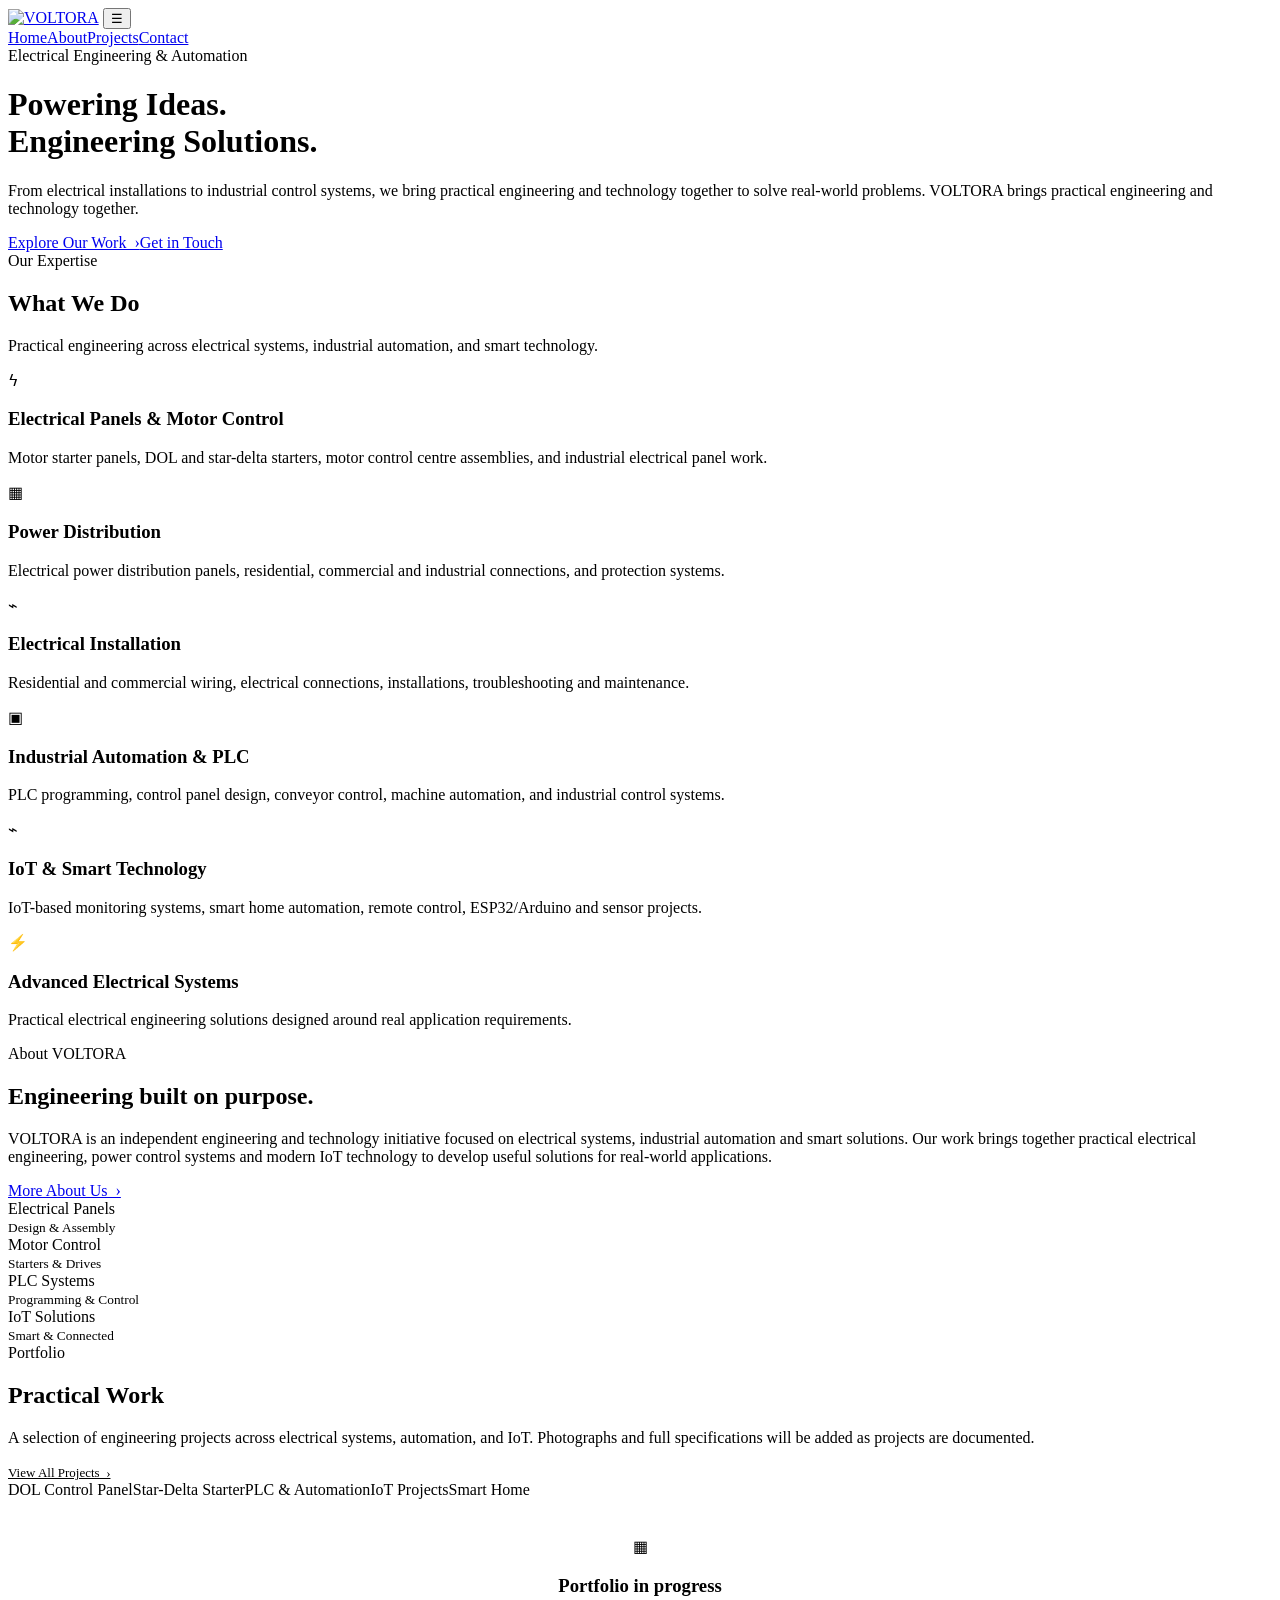
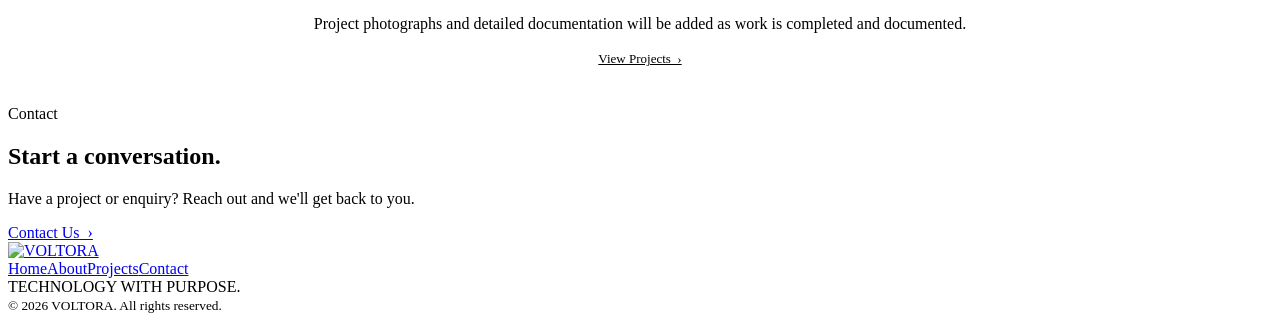
==== index.html @ 701bad72 "Add files via upload" ====
<!doctype html><html lang="en"><head><meta charset="utf-8"><meta name="viewport" content="width=device-width,initial-scale=1"><meta name="theme-color" content="#080e1e"><meta name="description" content="VOLTORA — Electrical engineering, industrial automation and smart solutions."><title>Home | VOLTORA</title><link rel="icon" href="assets/logo.svg"><link rel="stylesheet" href="assets/style.css"></head><body><header class="wrap">
<a class="brand" href="index.html"><img src="assets/logo.svg" alt="VOLTORA"></a>
<button class="menu" aria-label="Open navigation" aria-expanded="false">☰</button>
<nav class="nav"><a href="index.html">Home</a><a href="about.html">About</a><a href="projects.html">Projects</a><a href="contact.html">Contact</a></nav>
</header><main>
<div class="hero"><div class="wrap"><div class="hero-content"><div class="eyebrow">Electrical Engineering &amp; Automation</div><h1>Powering Ideas.<br><span>Engineering Solutions.</span></h1><p class="lead">From electrical installations to industrial control systems, we bring practical engineering and technology together to solve real-world problems. VOLTORA brings practical engineering and technology together.</p><div class="actions"><a class="btn" href="projects.html">Explore Our Work&nbsp; ›</a><a class="btn outline" href="contact.html">Get in Touch</a></div></div></div></div>
<section><div class="wrap"><div class="section-head"><div class="eyebrow">Our Expertise</div><h2>What We Do</h2><p>Practical engineering across electrical systems, industrial automation, and smart technology.</p></div><div class="cards">
<div class="card"><div class="card-icon">ϟ</div><h3>Electrical Panels &amp; Motor Control</h3><p>Motor starter panels, DOL and star-delta starters, motor control centre assemblies, and industrial electrical panel work.</p></div>
<div class="card"><div class="card-icon">▦</div><h3>Power Distribution</h3><p>Electrical power distribution panels, residential, commercial and industrial connections, and protection systems.</p></div>
<div class="card"><div class="card-icon">⌁</div><h3>Electrical Installation</h3><p>Residential and commercial wiring, electrical connections, installations, troubleshooting and maintenance.</p></div>
<div class="card"><div class="card-icon">▣</div><h3>Industrial Automation &amp; PLC</h3><p>PLC programming, control panel design, conveyor control, machine automation, and industrial control systems.</p></div>
<div class="card"><div class="card-icon">⌁</div><h3>IoT &amp; Smart Technology</h3><p>IoT-based monitoring systems, smart home automation, remote control, ESP32/Arduino and sensor projects.</p></div>
<div class="card"><div class="card-icon">⚡</div><h3>Advanced Electrical Systems</h3><p>Practical electrical engineering solutions designed around real application requirements.</p></div>
</div></div></section>
<section><div class="wrap about-preview"><div><div class="eyebrow">About VOLTORA</div><h2 class="page-title">Engineering built on purpose.</h2><p>VOLTORA is an independent engineering and technology initiative focused on electrical systems, industrial automation and smart solutions. Our work brings together practical electrical engineering, power control systems and modern IoT technology to develop useful solutions for real-world applications.</p><a class="btn" href="about.html">More About Us&nbsp; ›</a></div><div class="mini-grid"><div class="mini">Electrical Panels<br><small>Design &amp; Assembly</small></div><div class="mini">Motor Control<br><small>Starters &amp; Drives</small></div><div class="mini">PLC Systems<br><small>Programming &amp; Control</small></div><div class="mini">IoT Solutions<br><small>Smart &amp; Connected</small></div></div></div></section>
<section><div class="wrap"><div class="section-head"><div class="eyebrow">Portfolio</div><h2>Practical Work</h2><p>A selection of engineering projects across electrical systems, automation, and IoT. Photographs and full specifications will be added as projects are documented.</p><a href="projects.html" style="color:var(--blue);font-size:13px">View All Projects&nbsp; ›</a></div><div class="project-tags"><span class="tag">DOL Control Panel</span><span class="tag">Star-Delta Starter</span><span class="tag">PLC &amp; Automation</span><span class="tag">IoT Projects</span><span class="tag">Smart Home</span></div><div class="card" style="text-align:center;padding:38px"><div class="card-icon" style="margin:0 auto 14px">▦</div><h3>Portfolio in progress</h3><p>Project photographs and detailed documentation will be added as work is completed and documented.</p><a href="projects.html" style="color:var(--blue);font-size:13px">View Projects&nbsp; ›</a></div></div></section>
<section class="cta"><div class="wrap"><div class="eyebrow">Contact</div><h2>Start a conversation.</h2><p>Have a project or enquiry? Reach out and we'll get back to you.</p><a class="btn" href="contact.html">Contact Us&nbsp; ›</a></div></section>
</main><footer><div class="wrap"><a class="brand" href="index.html"><img src="assets/logo.svg" alt="VOLTORA"></a>
<nav><a href="index.html">Home</a><a href="about.html">About</a><a href="projects.html">Projects</a><a href="contact.html">Contact</a></nav>
<div class="tagline">TECHNOLOGY WITH PURPOSE.</div><small>© 2026 VOLTORA. All rights reserved.</small></div></footer><script src="assets/script.js"></script></body></html>
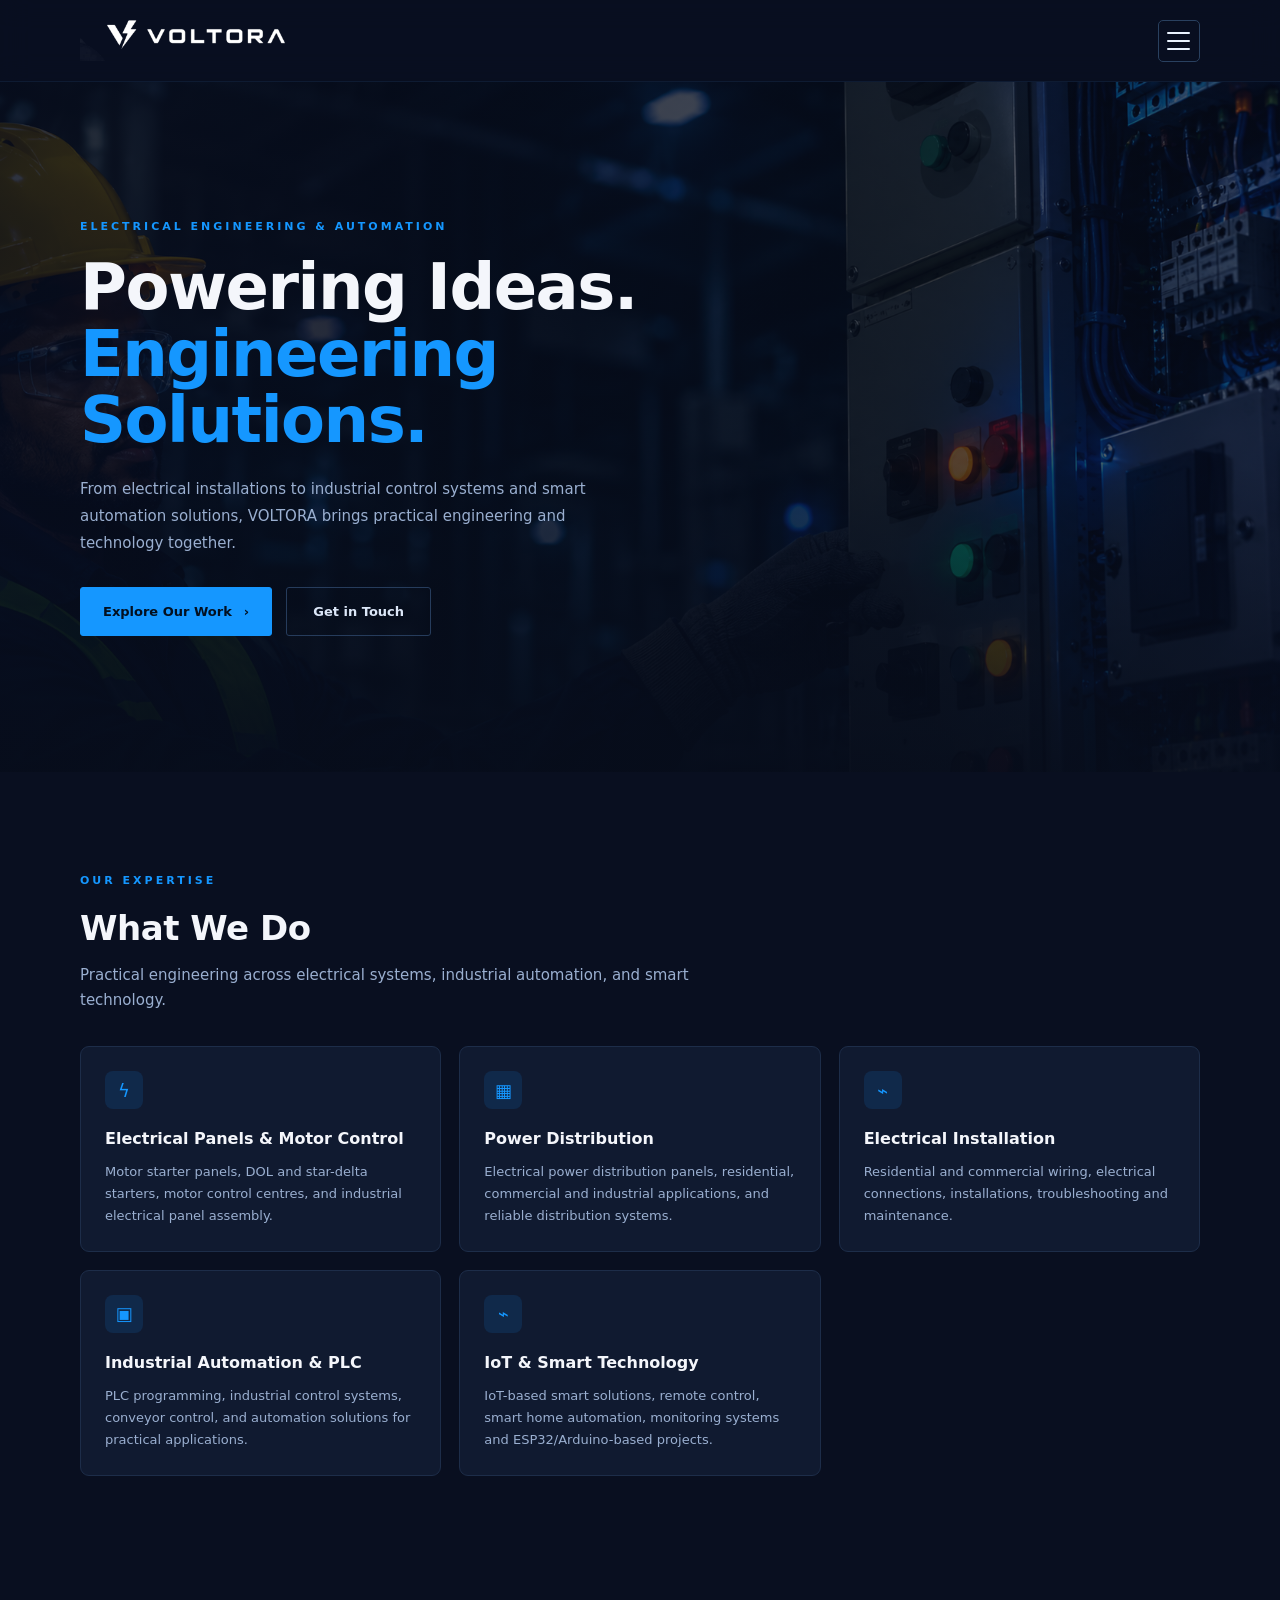
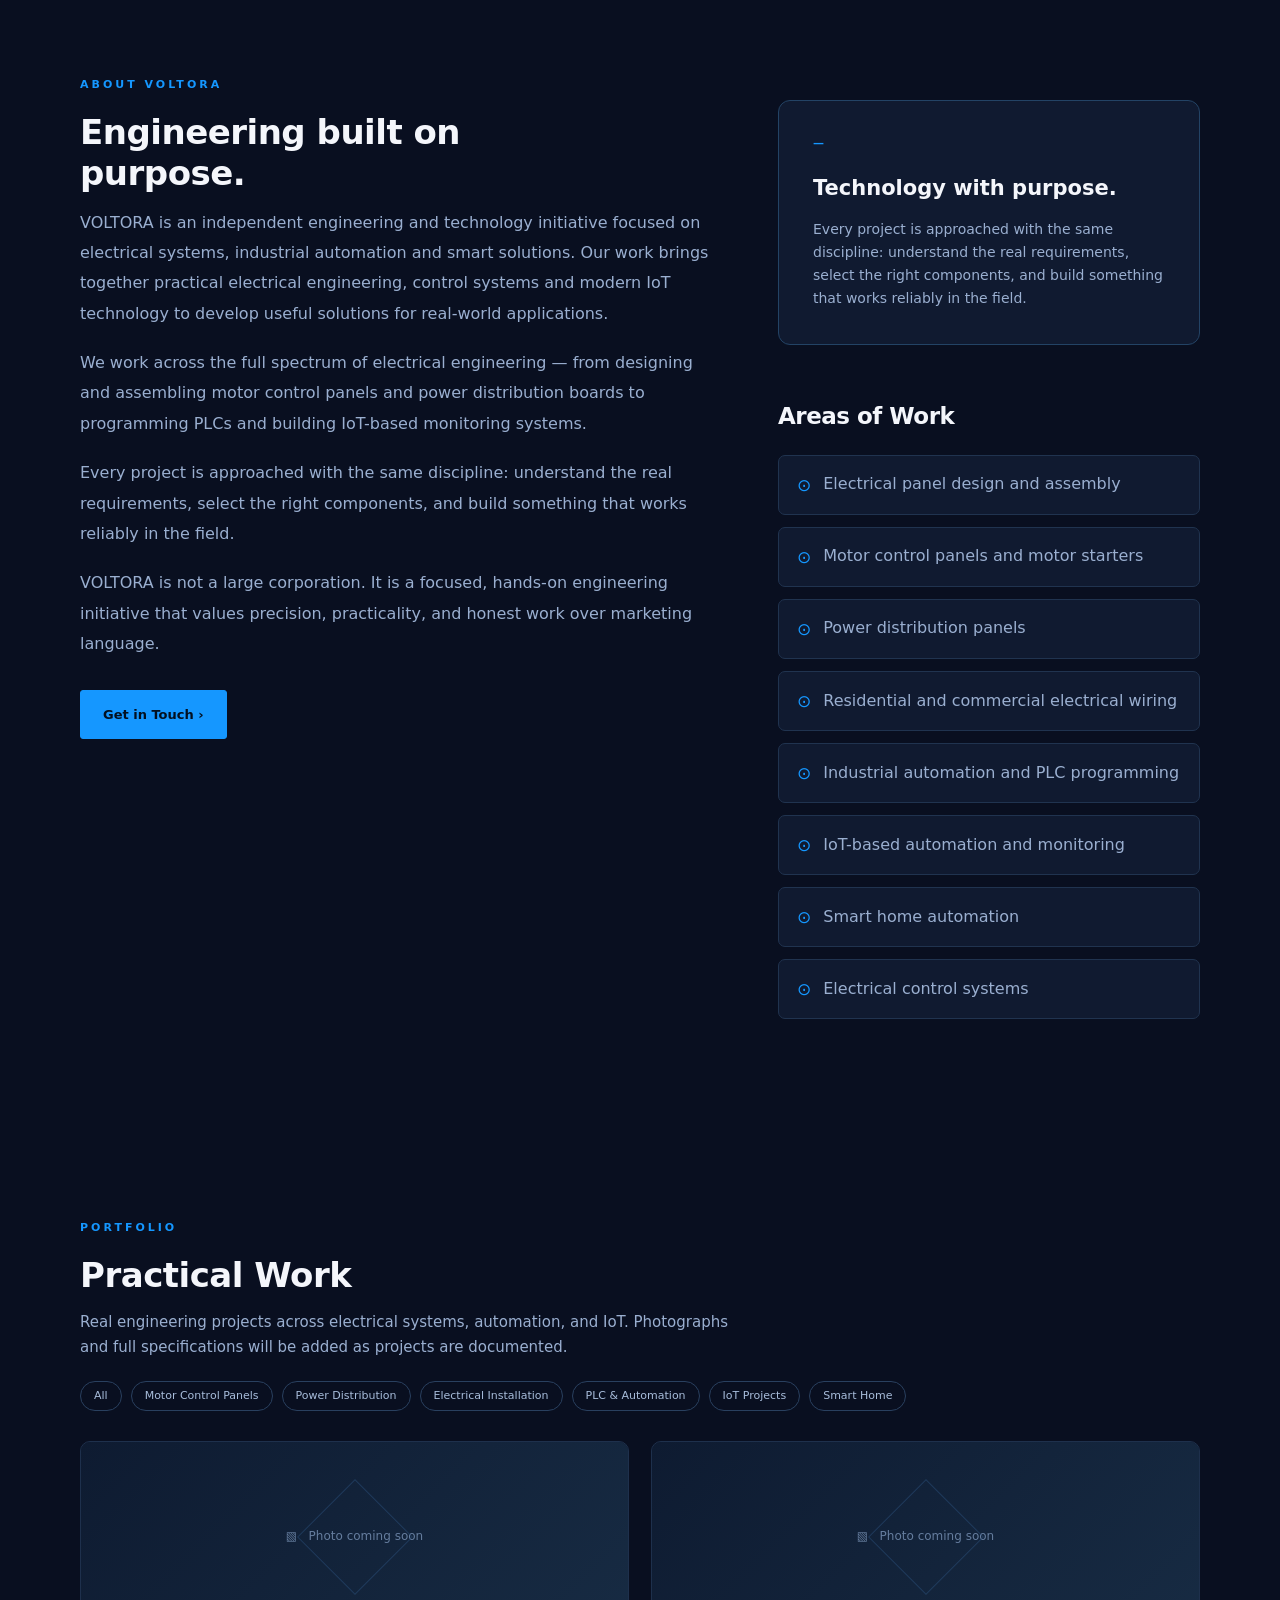
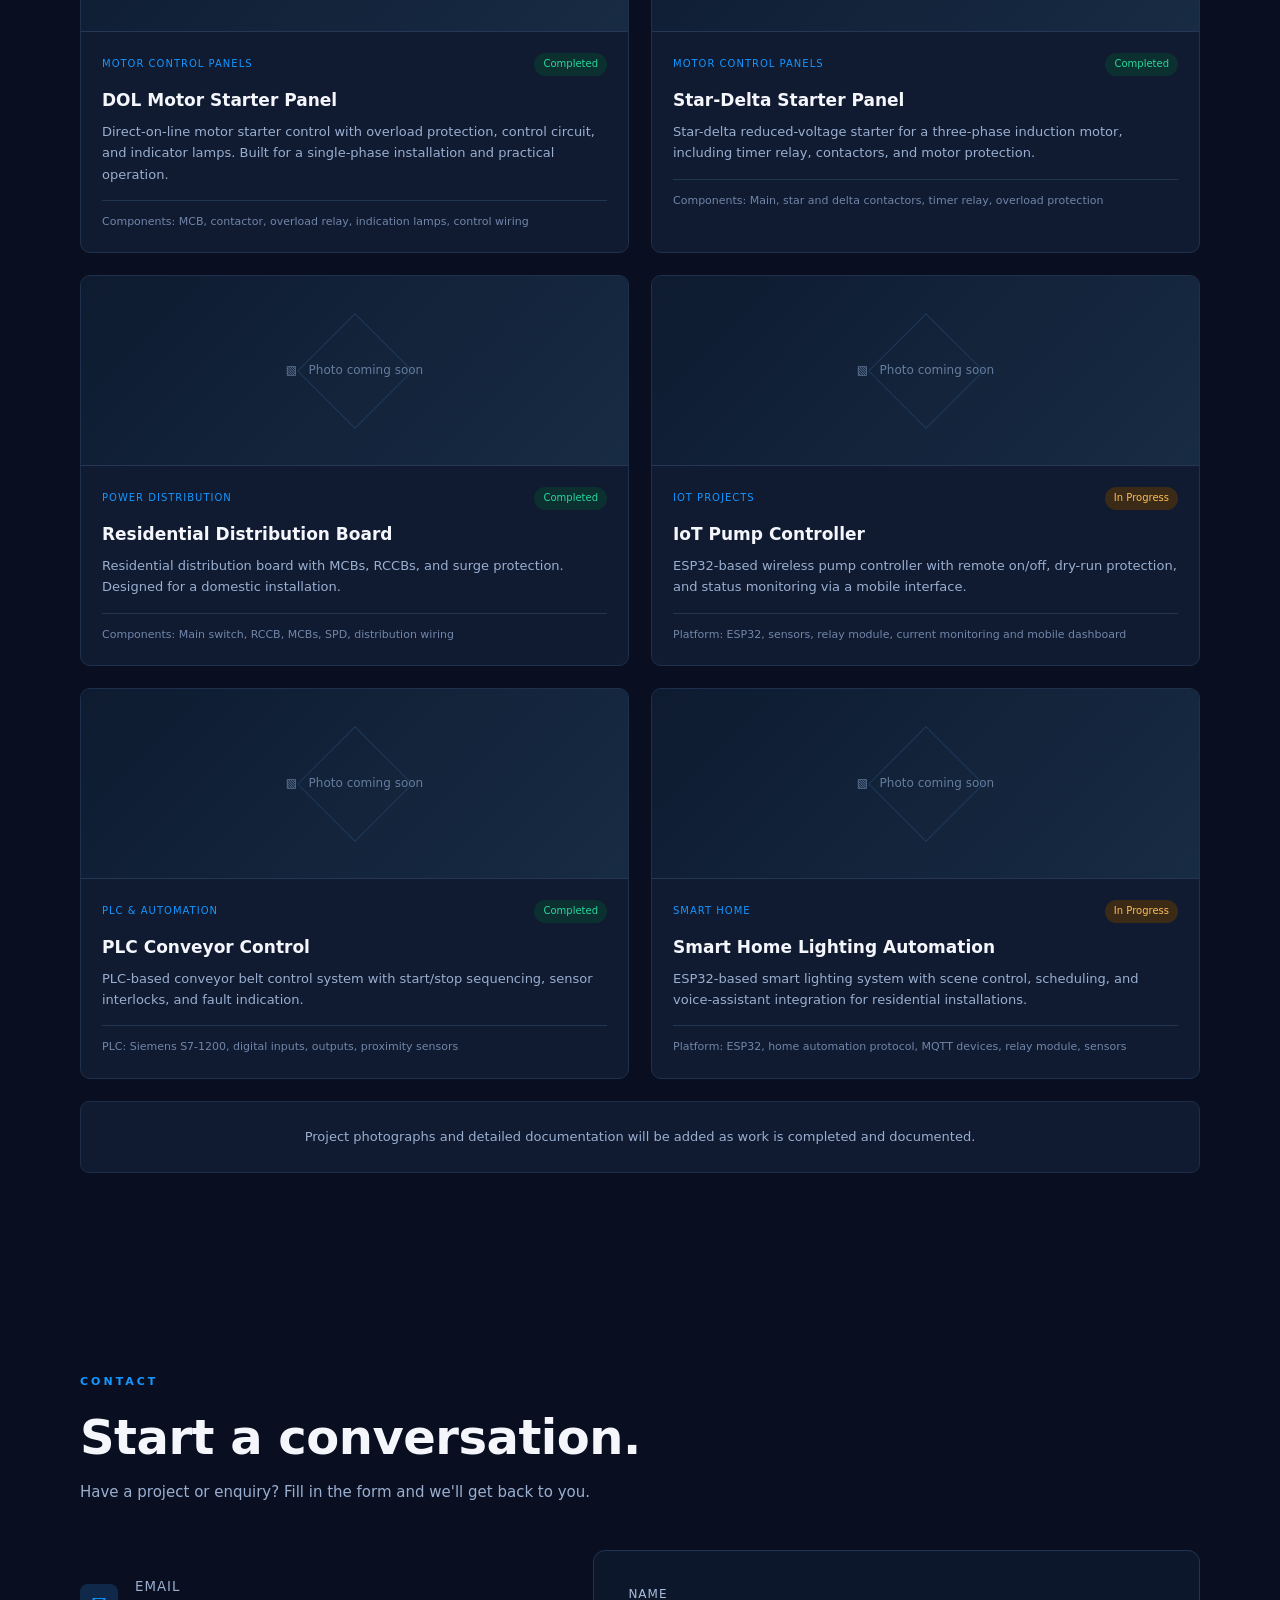
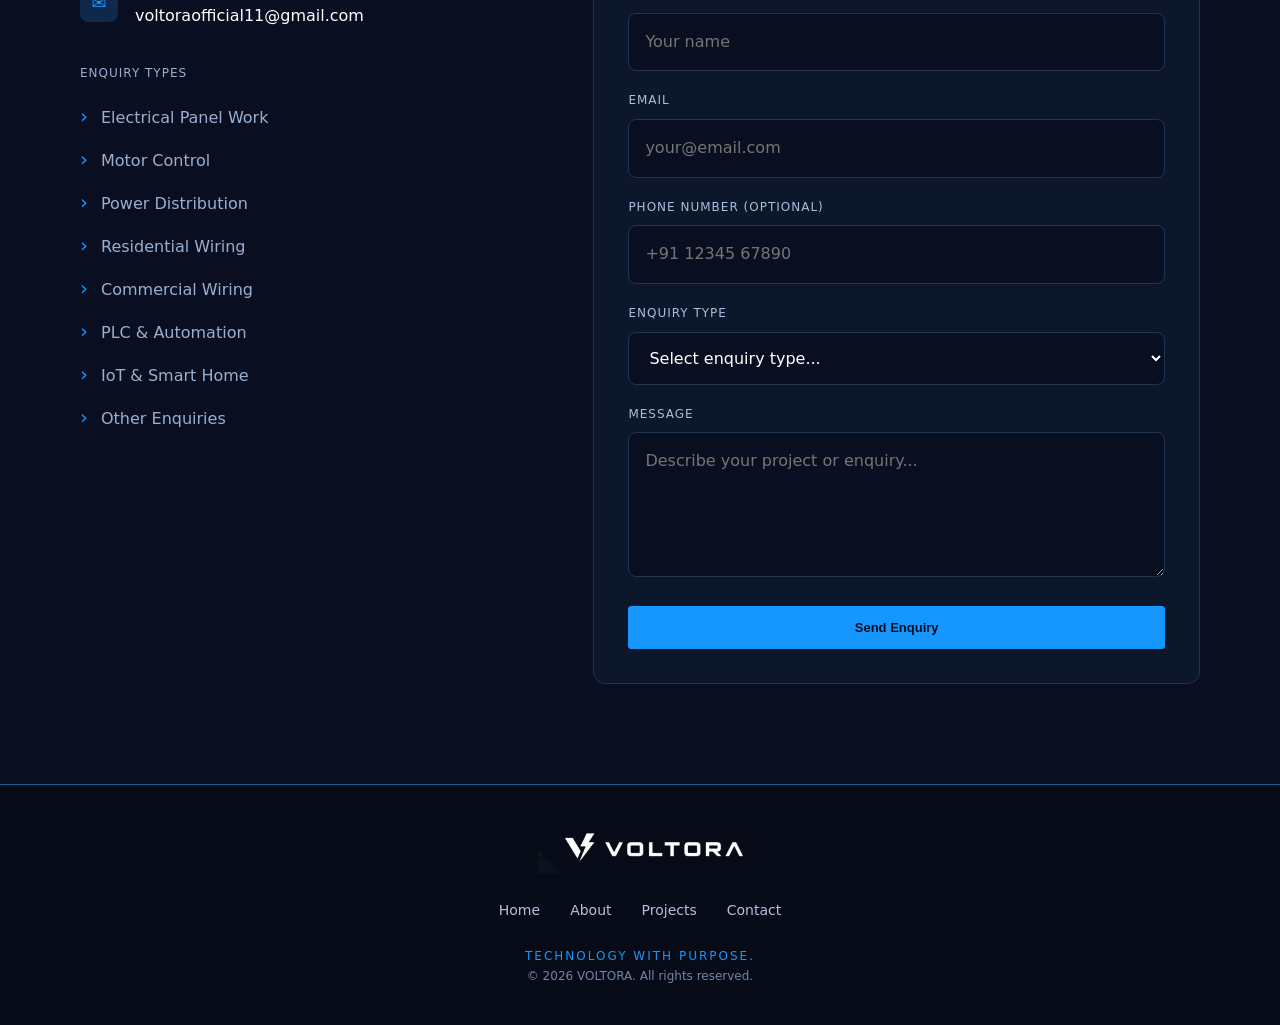
==== commit ebc81a80: "Add files via upload" ====
--- a/index.html
+++ b/index.html
@@ -1,20 +1,140 @@
-<!doctype html><html lang="en"><head><meta charset="utf-8"><meta name="viewport" content="width=device-width,initial-scale=1"><meta name="theme-color" content="#080e1e"><meta name="description" content="VOLTORA — Electrical engineering, industrial automation and smart solutions."><title>Home | VOLTORA</title><link rel="icon" href="assets/logo.svg"><link rel="stylesheet" href="assets/style.css"></head><body><header class="wrap">
-<a class="brand" href="index.html"><img src="assets/logo.svg" alt="VOLTORA"></a>
-<button class="menu" aria-label="Open navigation" aria-expanded="false">☰</button>
-<nav class="nav"><a href="index.html">Home</a><a href="about.html">About</a><a href="projects.html">Projects</a><a href="contact.html">Contact</a></nav>
-</header><main>
-<div class="hero"><div class="wrap"><div class="hero-content"><div class="eyebrow">Electrical Engineering &amp; Automation</div><h1>Powering Ideas.<br><span>Engineering Solutions.</span></h1><p class="lead">From electrical installations to industrial control systems, we bring practical engineering and technology together to solve real-world problems. VOLTORA brings practical engineering and technology together.</p><div class="actions"><a class="btn" href="projects.html">Explore Our Work&nbsp; ›</a><a class="btn outline" href="contact.html">Get in Touch</a></div></div></div></div>
-<section><div class="wrap"><div class="section-head"><div class="eyebrow">Our Expertise</div><h2>What We Do</h2><p>Practical engineering across electrical systems, industrial automation, and smart technology.</p></div><div class="cards">
-<div class="card"><div class="card-icon">ϟ</div><h3>Electrical Panels &amp; Motor Control</h3><p>Motor starter panels, DOL and star-delta starters, motor control centre assemblies, and industrial electrical panel work.</p></div>
-<div class="card"><div class="card-icon">▦</div><h3>Power Distribution</h3><p>Electrical power distribution panels, residential, commercial and industrial connections, and protection systems.</p></div>
-<div class="card"><div class="card-icon">⌁</div><h3>Electrical Installation</h3><p>Residential and commercial wiring, electrical connections, installations, troubleshooting and maintenance.</p></div>
-<div class="card"><div class="card-icon">▣</div><h3>Industrial Automation &amp; PLC</h3><p>PLC programming, control panel design, conveyor control, machine automation, and industrial control systems.</p></div>
-<div class="card"><div class="card-icon">⌁</div><h3>IoT &amp; Smart Technology</h3><p>IoT-based monitoring systems, smart home automation, remote control, ESP32/Arduino and sensor projects.</p></div>
-<div class="card"><div class="card-icon">⚡</div><h3>Advanced Electrical Systems</h3><p>Practical electrical engineering solutions designed around real application requirements.</p></div>
+<!DOCTYPE html>
+<html lang="en">
+<head>
+<meta charset="UTF-8">
+<meta name="viewport" content="width=device-width, initial-scale=1.0">
+<title>VOLTORA — Technology with Purpose</title>
+<style>
+:root{--bg:#090f20;--panel:#101a30;--panel2:#0d172b;--line:#203451;--blue:#1597ff;--text:#f4f6fb;--muted:#9aafd0;--dim:#7186a9}
+*{box-sizing:border-box}html{scroll-behavior:smooth}body{margin:0;background:var(--bg);color:var(--text);font-family:Inter,ui-sans-serif,system-ui,-apple-system,"Segoe UI",Arial,sans-serif;line-height:1.65}
+a{color:inherit;text-decoration:none}.wrap{width:min(1120px,calc(100% - 52px));margin:auto}
+header{height:82px;display:flex;align-items:center;justify-content:space-between;border-bottom:1px solid rgba(40,76,119,.22);position:sticky;top:0;background:rgba(9,15,32,.94);backdrop-filter:blur(14px);z-index:10}
+.logo{display:flex;align-items:center;gap:10px}.voltora-logo{display:block;width:205px;height:auto;max-height:52px;object-fit:contain}
+nav{display:flex;gap:34px;color:#b3c2dc;font-size:14px}nav a:hover,.footer a:hover{color:var(--blue)}
+.menu{display:flex;flex-direction:column;justify-content:center;gap:6px;width:42px;height:42px;padding:8px;background:transparent;border:1px solid #29405f;border-radius:5px;cursor:pointer;z-index:12}.menu span{display:block;width:23px;height:2px;background:#eaf3ff;border-radius:2px;transition:transform .2s,opacity .2s}.menu[aria-expanded=true] span:first-child{transform:translateY(8px) rotate(45deg)}.menu[aria-expanded=true] span:nth-child(2){opacity:0}.menu[aria-expanded=true] span:last-child{transform:translateY(-8px) rotate(-45deg)}.menu-panel{display:none;position:absolute;top:81px;right:max(26px,calc((100% - 1120px)/2));width:230px;padding:12px;background:#0d172b;border:1px solid #203451;border-radius:8px;box-shadow:0 16px 40px #0008;flex-direction:column;gap:0;color:#b3c2dc;font-size:14px}.menu-panel.menu-open{display:flex}.menu-panel a{padding:12px 14px;border-radius:5px}.menu-panel a:hover{background:#10294a;color:var(--blue)}
+section{scroll-margin-top:80px}.hero{min-height:690px;display:flex;align-items:center;position:relative;overflow:hidden;background-image:linear-gradient(90deg,rgba(7,13,27,.84) 0%,rgba(7,13,27,.76) 48%,rgba(7,13,27,.62) 100%),linear-gradient(0deg,rgba(7,13,27,.82),transparent 45%),url("[data-uri]